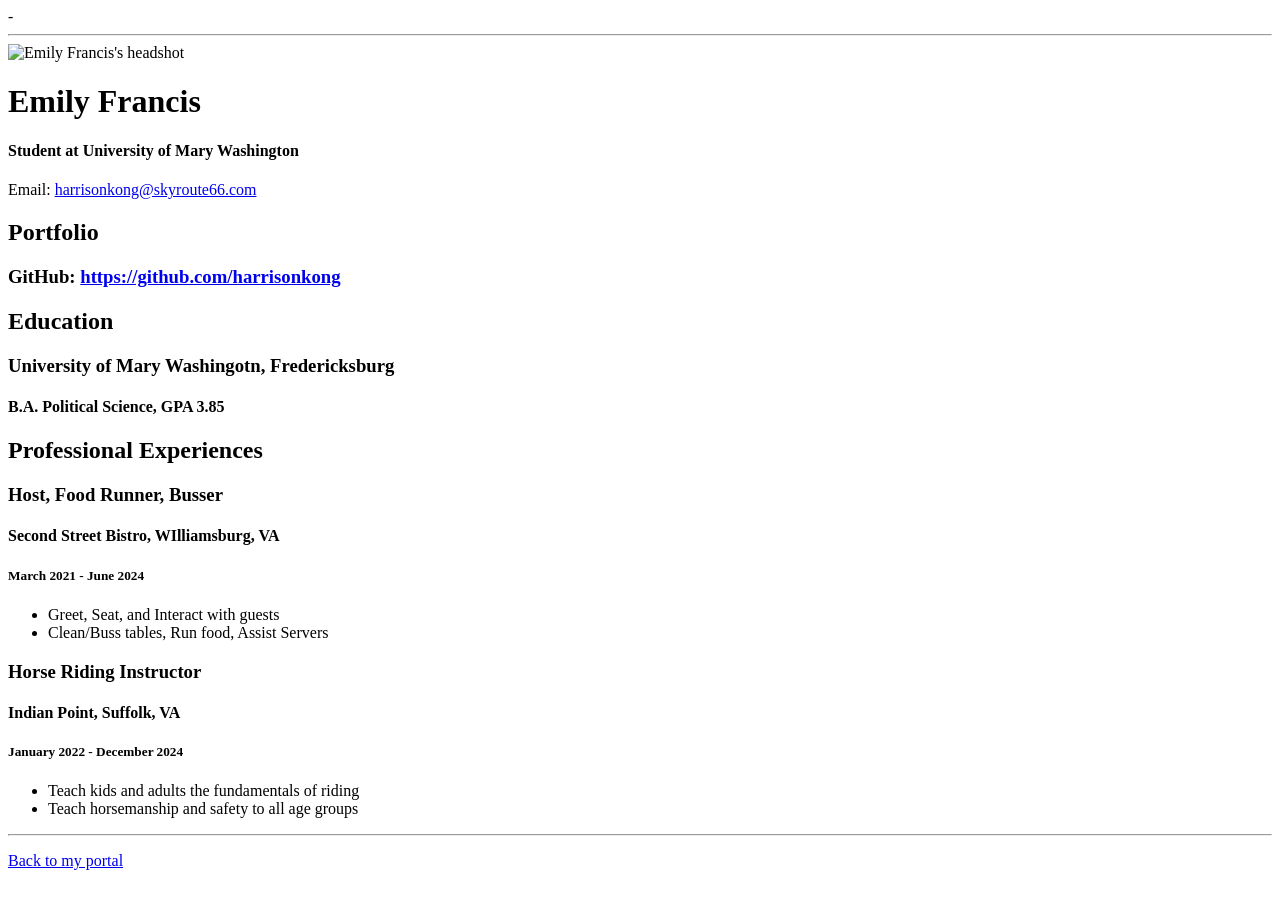
==== resume.html @ e5f0472a "Add files via upload" ====
<!doctype html>

<!-- this is a comment for human! -->

<html lang="en">

  <header>
    <title>Emily Francis's Resume</title>
    <link rel="stylesheet" href="css/master.css">
    <link rel="faviconicon" href="favicon.ico" type="image/x-icon">
    <link rel="shortcut" href="favicon.ico" type="image/x-icom">
    -<meta name="viewport" content="width=device width, initial scale=1, shrink to fit=no">
    <meta name="name" content="Emily Francis's Portal">
    <meta name="robots" content="noindex, nofollow">
  </header>

  <body>
    <hr>

    <img src="images/headshot.jpg" alt="Emily Francis's headshot" width="20%">

    <h1>Emily Francis</h1>
    <h4>Student at University of Mary Washington</h4>

    <p>Email: <a href="mailto:efrancis@mail.umw.edu" target="_blank">harrisonkong@skyroute66.com</a></p>
    <!-- don't post physical address, personal phone number or other personal information on the web! -->

    <h2>Portfolio</h2>
      <h3>GitHub: <a href="https://github.com/emilyafrancis" target="_blank">https://github.com/harrisonkong</a></h3>

    <h2>Education</h2>

    <h3>University of Mary Washingotn, Fredericksburg</h3>
    <h4>B.A. Political Science, GPA 3.85</h4>

    <h2>Professional Experiences</h2>

    <h3>Host, Food Runner, Busser</h3>
    <h4>Second Street Bistro, WIlliamsburg, VA</h4>
    <h5>March 2021 - June 2024</h5>
      <ul>
        <li>Greet, Seat, and Interact with guests</li>
        <li>Clean/Buss tables, Run food, Assist Servers</li>
      </ul>

    <h3>Horse Riding Instructor</h3>
    <h4>Indian Point, Suffolk, VA</h4>
    <h5>January 2022 - December 2024</h5>
      <ul>
        <li>Teach kids and adults the fundamentals of riding</li>
        <li>Teach horsemanship and safety to all age groups</li>
      </ul>
  </body>

  <footer>
  <hr>
  <p><a href="index.html">Back to my portal</a><p>
  </footer>

</html>
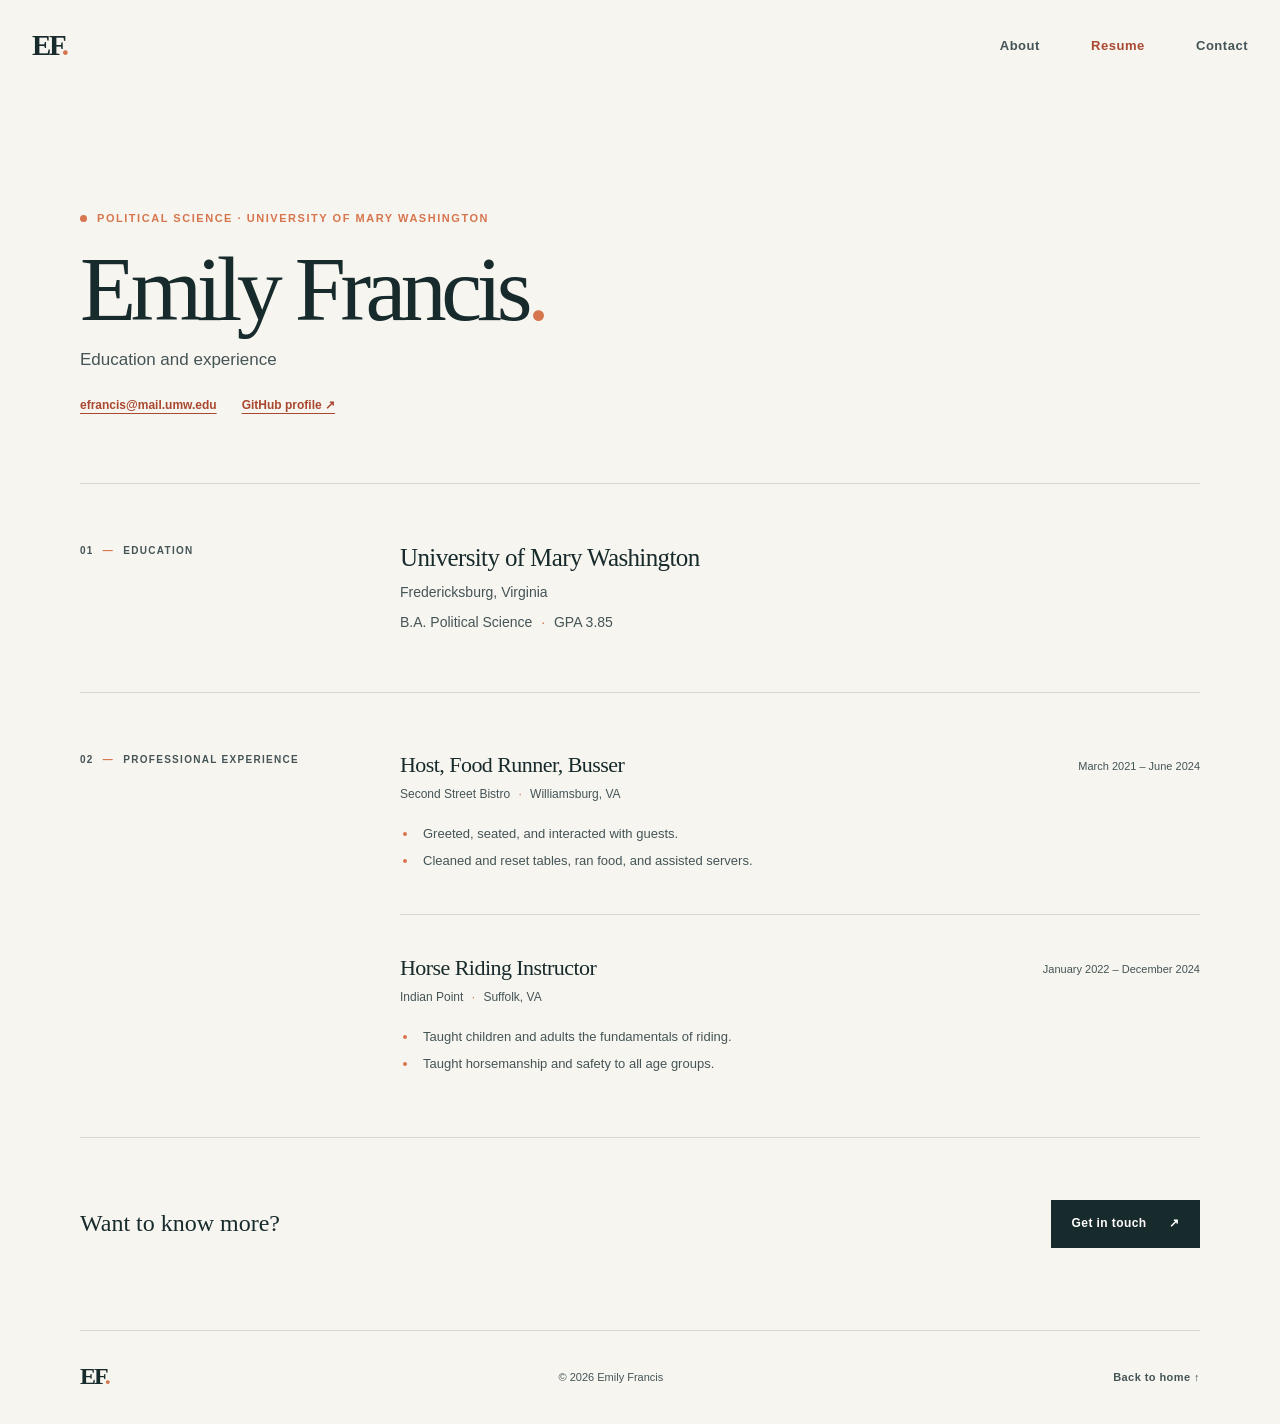
==== commit 0880ca52: "Redesign personal portfolio Co-authored-by: Copilot App <223556219+Copilot@users.noreply.github.com>" ====
--- a/resume.html
+++ b/resume.html
@@ -1,60 +1,86 @@
 <!doctype html>
+<html lang="en">
+  <head>
+    <meta charset="utf-8">
+    <meta name="viewport" content="width=device-width, initial-scale=1">
+    <meta name="description" content="Education and professional experience for Emily Francis.">
+    <title>Resume | Emily Francis</title>
+    <link rel="stylesheet" href="css/master.css">
+  </head>
+  <body>
+    <a class="skip-link" href="#main">Skip to content</a>
+    <header class="site-header">
+      <a class="wordmark" href="index.html" aria-label="Emily Francis, home">EF<span>.</span></a>
+      <nav class="site-nav" aria-label="Main navigation">
+        <a href="index.html#about">About</a>
+        <a href="resume.html" aria-current="page">Resume</a>
+        <a href="mailto:efrancis@mail.umw.edu">Contact</a>
+      </nav>
+    </header>
 
-<!-- this is a comment for human! -->
+    <main id="main" class="resume-main page-width">
+      <section class="resume-heading" aria-labelledby="resume-title">
+        <p class="eyebrow"><span class="eyebrow-mark" aria-hidden="true"></span> Political Science · University of Mary Washington</p>
+        <h1 id="resume-title">Emily Francis<span>.</span></h1>
+        <p class="resume-lead">Education and experience</p>
+        <div class="resume-links">
+          <a href="mailto:efrancis@mail.umw.edu">efrancis@mail.umw.edu</a>
+          <a href="https://github.com/emilyafrancis" target="_blank" rel="noreferrer">GitHub profile ↗</a>
+        </div>
+      </section>
 
-<html lang="en">
+      <section class="resume-section" aria-labelledby="education-title">
+        <div class="section-index">01 <span>—</span> Education</div>
+        <div class="resume-details">
+          <h2 id="education-title">University of Mary Washington</h2>
+          <p class="resume-meta">Fredericksburg, Virginia</p>
+          <p>B.A. Political Science <span class="detail-separator">·</span> GPA 3.85</p>
+        </div>
+      </section>
 
-  <header>
-    <title>Emily Francis's Resume</title>
-    <link rel="stylesheet" href="css/master.css">
-    <link rel="faviconicon" href="favicon.ico" type="image/x-icon">
-    <link rel="shortcut" href="favicon.ico" type="image/x-icom">
-    -<meta name="viewport" content="width=device width, initial scale=1, shrink to fit=no">
-    <meta name="name" content="Emily Francis's Portal">
-    <meta name="robots" content="noindex, nofollow">
-  </header>
+      <section class="resume-section" aria-labelledby="experience-title">
+        <div class="section-index">02 <span>—</span> Professional experience</div>
+        <div class="resume-details">
+          <h2 class="visually-hidden" id="experience-title">Professional experience</h2>
+          <article class="experience-item">
+            <div class="experience-topline">
+              <div>
+                <h3>Host, Food Runner, Busser</h3>
+                <p class="resume-meta">Second Street Bistro <span class="detail-separator">·</span> Williamsburg, VA</p>
+              </div>
+              <p class="experience-date">March 2021 – June 2024</p>
+            </div>
+            <ul>
+              <li>Greeted, seated, and interacted with guests.</li>
+              <li>Cleaned and reset tables, ran food, and assisted servers.</li>
+            </ul>
+          </article>
+          <article class="experience-item">
+            <div class="experience-topline">
+              <div>
+                <h3>Horse Riding Instructor</h3>
+                <p class="resume-meta">Indian Point <span class="detail-separator">·</span> Suffolk, VA</p>
+              </div>
+              <p class="experience-date">January 2022 – December 2024</p>
+            </div>
+            <ul>
+              <li>Taught children and adults the fundamentals of riding.</li>
+              <li>Taught horsemanship and safety to all age groups.</li>
+            </ul>
+          </article>
+        </div>
+      </section>
 
-  <body>
-    <hr>
+      <section class="resume-cta" aria-label="Contact Emily">
+        <p>Want to know more?</p>
+        <a class="button button-dark" href="mailto:efrancis@mail.umw.edu">Get in touch <span aria-hidden="true">↗</span></a>
+      </section>
+    </main>
 
-    <img src="images/headshot.jpg" alt="Emily Francis's headshot" width="20%">
-
-    <h1>Emily Francis</h1>
-    <h4>Student at University of Mary Washington</h4>
-
-    <p>Email: <a href="mailto:efrancis@mail.umw.edu" target="_blank">harrisonkong@skyroute66.com</a></p>
-    <!-- don't post physical address, personal phone number or other personal information on the web! -->
-
-    <h2>Portfolio</h2>
-      <h3>GitHub: <a href="https://github.com/emilyafrancis" target="_blank">https://github.com/harrisonkong</a></h3>
-
-    <h2>Education</h2>
-
-    <h3>University of Mary Washingotn, Fredericksburg</h3>
-    <h4>B.A. Political Science, GPA 3.85</h4>
-
-    <h2>Professional Experiences</h2>
-
-    <h3>Host, Food Runner, Busser</h3>
-    <h4>Second Street Bistro, WIlliamsburg, VA</h4>
-    <h5>March 2021 - June 2024</h5>
-      <ul>
-        <li>Greet, Seat, and Interact with guests</li>
-        <li>Clean/Buss tables, Run food, Assist Servers</li>
-      </ul>
-
-    <h3>Horse Riding Instructor</h3>
-    <h4>Indian Point, Suffolk, VA</h4>
-    <h5>January 2022 - December 2024</h5>
-      <ul>
-        <li>Teach kids and adults the fundamentals of riding</li>
-        <li>Teach horsemanship and safety to all age groups</li>
-      </ul>
+    <footer class="site-footer page-width">
+      <a class="wordmark footer-wordmark" href="index.html">EF<span>.</span></a>
+      <p>© 2026 Emily Francis</p>
+      <a class="footer-top" href="index.html">Back to home ↑</a>
+    </footer>
   </body>
-
-  <footer>
-  <hr>
-  <p><a href="index.html">Back to my portal</a><p>
-  </footer>
-
 </html>
--- a/css/master.css
+++ b/css/master.css
@@ -0,0 +1,315 @@
+:root {
+  color-scheme: light;
+  --ink: #172a2c;
+  --ink-soft: #445457;
+  --paper: #f7f5ef;
+  --paper-deep: #ebe8de;
+  --white: #fffefa;
+  --accent: #d6754e;
+  --accent-deep: #a94830;
+  --line: #d9d7ce;
+  --serif: Georgia, "Times New Roman", serif;
+  --sans: "Avenir Next", Avenir, "Segoe UI", sans-serif;
+}
+
+* { box-sizing: border-box; }
+html { scroll-behavior: smooth; }
+body {
+  margin: 0;
+  background: var(--paper);
+  color: var(--ink);
+  font-family: var(--sans);
+  font-size: 16px;
+  line-height: 1.65;
+  -webkit-font-smoothing: antialiased;
+}
+a { color: inherit; }
+a:focus-visible {
+  outline: 3px solid var(--accent-deep);
+  outline-offset: 5px;
+  border-radius: 2px;
+}
+::selection { color: var(--white); background: var(--accent-deep); }
+.page-width { width: min(1120px, calc(100% - 64px)); margin-inline: auto; }
+.visually-hidden {
+  position: absolute;
+  width: 1px;
+  height: 1px;
+  padding: 0;
+  margin: -1px;
+  overflow: hidden;
+  clip: rect(0, 0, 0, 0);
+  white-space: nowrap;
+  border: 0;
+}
+.skip-link {
+  position: absolute;
+  z-index: 10;
+  top: 12px;
+  left: 12px;
+  transform: translateY(-160%);
+  padding: 10px 16px;
+  background: var(--white);
+  color: var(--ink);
+  font-weight: 700;
+}
+.skip-link:focus { transform: translateY(0); }
+.site-header {
+  width: min(1280px, calc(100% - 64px));
+  height: 92px;
+  margin: auto;
+  display: flex;
+  align-items: center;
+  justify-content: space-between;
+}
+.wordmark {
+  text-decoration: none;
+  font-family: var(--serif);
+  font-size: 29px;
+  font-weight: 700;
+  letter-spacing: -.08em;
+}
+.wordmark span, .resume-heading h1 span { color: var(--accent); }
+.site-nav { display: flex; gap: clamp(24px, 4vw, 52px); align-items: center; }
+.site-nav a, .footer-top {
+  color: var(--ink-soft);
+  font-size: 13px;
+  font-weight: 650;
+  letter-spacing: .04em;
+  text-decoration: none;
+  transition: color .18s ease;
+}
+.site-nav a:hover, .footer-top:hover { color: var(--accent-deep); }
+.site-nav a[aria-current="page"] { color: var(--accent-deep); }
+.hero {
+  min-height: 590px;
+  position: relative;
+  isolation: isolate;
+  overflow: hidden;
+  display: flex;
+  align-items: center;
+  justify-content: space-between;
+  padding: clamp(56px, 9vw, 112px);
+  background: var(--ink);
+  color: var(--white);
+}
+.hero-copy { position: relative; z-index: 2; max-width: 620px; }
+.eyebrow {
+  display: flex;
+  align-items: center;
+  gap: 10px;
+  margin: 0 0 25px;
+  color: var(--accent);
+  font-size: 11px;
+  font-weight: 750;
+  letter-spacing: .14em;
+  line-height: 1.5;
+  text-transform: uppercase;
+}
+.eyebrow-mark {
+  display: inline-block;
+  width: 7px;
+  height: 7px;
+  flex: 0 0 7px;
+  border-radius: 50%;
+  background: var(--accent);
+}
+.hero h1, .resume-heading h1 {
+  margin: 0;
+  font-family: var(--serif);
+  font-size: clamp(70px, 10.3vw, 132px);
+  font-weight: 400;
+  letter-spacing: -.07em;
+  line-height: .87;
+}
+.hero h1 span { color: #e7a27e; }
+.hero-summary { max-width: 410px; margin: 30px 0 0; color: #c4cfcc; font-size: 17px; }
+.hero-actions { display: flex; align-items: center; gap: 28px; margin-top: 37px; }
+.button {
+  min-height: 48px;
+  display: inline-flex;
+  align-items: center;
+  justify-content: center;
+  gap: 22px;
+  padding: 0 20px;
+  border: 1px solid transparent;
+  font-size: 12px;
+  font-weight: 750;
+  letter-spacing: .035em;
+  text-decoration: none;
+  transition: background-color .18s ease, color .18s ease, transform .18s ease;
+}
+.button:hover { transform: translateY(-2px); }
+.button-light { background: var(--white); color: var(--ink); }
+.button-light:hover { background: #e7a27e; }
+.button-dark { background: var(--ink); color: var(--white); }
+.button-dark:hover { background: var(--accent-deep); }
+.text-link { font-size: 12px; font-weight: 700; text-underline-offset: 5px; }
+.text-link-light { color: var(--white); }
+.hero-aside {
+  position: relative;
+  z-index: 2;
+  align-self: flex-end;
+  display: flex;
+  flex-direction: column;
+  min-width: 180px;
+  margin: 0 0 10px 35px;
+}
+.hero-aside-label, .hero-aside-note { color: #aab8b4; font-size: 11px; letter-spacing: .07em; }
+.hero-aside-place { margin: 8px 0 20px; font-family: var(--serif); font-size: 22px; line-height: 1.24; }
+.hero-aside-rule { width: 100%; height: 1px; margin-bottom: 15px; background: #52615f; }
+.hero-orbit {
+  position: absolute;
+  z-index: 1;
+  width: 450px;
+  height: 450px;
+  border: 1px solid rgb(255 255 255 / 9%);
+  border-radius: 50%;
+  pointer-events: none;
+}
+.hero-orbit-one { right: 7%; top: -19%; }
+.hero-orbit-two { right: -9%; top: -5%; width: 610px; height: 610px; border-color: rgb(255 255 255 / 6%); }
+.intro-section, .contact-section {
+  display: grid;
+  grid-template-columns: minmax(160px, .7fr) 2fr;
+  gap: 40px;
+  padding-block: 104px;
+  border-bottom: 1px solid var(--line);
+}
+.section-index { color: var(--ink-soft); font-size: 10px; font-weight: 750; letter-spacing: .13em; line-height: 1.7; text-transform: uppercase; }
+.section-index span { margin-inline: 5px; color: var(--accent); }
+.intro-content { max-width: 700px; }
+.intro-content h2, .contact-content h2 {
+  max-width: 670px;
+  margin: -11px 0 22px;
+  font-family: var(--serif);
+  font-size: clamp(36px, 5vw, 58px);
+  font-weight: 400;
+  letter-spacing: -.045em;
+  line-height: 1.08;
+}
+.intro-content p, .contact-content p { max-width: 555px; margin: 0; color: var(--ink-soft); font-size: 15px; }
+.highlights { display: grid; grid-template-columns: 1fr 1fr; gap: 18px; padding-block: 32px 100px; }
+.feature-card {
+  min-height: 290px;
+  display: flex;
+  flex-direction: column;
+  align-items: flex-start;
+  padding: 30px 34px;
+  text-decoration: none;
+  transition: transform .2s ease, box-shadow .2s ease;
+}
+.feature-card:hover { transform: translateY(-4px); box-shadow: 0 14px 32px rgb(23 42 44 / 9%); }
+.feature-card-resume { background: var(--paper-deep); }
+.feature-card-github { background: #e6ece8; }
+.card-number { color: var(--ink-soft); font-size: 10px; font-weight: 750; letter-spacing: .12em; }
+.card-title { margin: auto 0; font-family: var(--serif); font-size: clamp(34px, 4vw, 48px); letter-spacing: -.04em; line-height: 1.02; }
+.card-bottom {
+  width: 100%;
+  display: flex;
+  justify-content: space-between;
+  padding-top: 16px;
+  border-top: 1px solid rgb(23 42 44 / 20%);
+  font-size: 12px;
+  font-weight: 700;
+}
+.card-bottom span { color: var(--accent-deep); font-size: 16px; }
+.contact-section { position: relative; padding-top: 92px; padding-bottom: 95px; border-top: 1px solid var(--line); border-bottom: 0; }
+.contact-content h2 { margin-top: -13px; }
+.contact-content p { margin-bottom: 25px; }
+.contact-spark { position: absolute; top: 72px; right: 10%; color: var(--accent); font-size: 60px; }
+.site-footer {
+  min-height: 94px;
+  display: flex;
+  align-items: center;
+  justify-content: space-between;
+  border-top: 1px solid var(--line);
+}
+.site-footer p { color: var(--ink-soft); font-size: 11px; }
+.footer-wordmark { font-size: 24px; }
+.footer-top { font-size: 11px; }
+.resume-main { padding-top: 66px; }
+.resume-heading { padding: 52px 0 68px; border-bottom: 1px solid var(--line); }
+.resume-heading .eyebrow { margin-bottom: 22px; }
+.resume-heading h1 { font-size: clamp(56px, 8vw, 92px); letter-spacing: -.06em; }
+.resume-lead { margin: 17px 0 22px; color: var(--ink-soft); font-size: 17px; }
+.resume-links { display: flex; flex-wrap: wrap; gap: 10px 25px; }
+.resume-links a { color: var(--accent-deep); font-size: 12px; font-weight: 700; text-underline-offset: 4px; }
+.resume-section {
+  display: grid;
+  grid-template-columns: minmax(160px, .7fr) 2fr;
+  gap: 40px;
+  padding-block: 58px;
+  border-bottom: 1px solid var(--line);
+}
+.resume-details h2, .experience-topline h3 {
+  margin: 0 0 4px;
+  font-family: var(--serif);
+  font-size: 25px;
+  font-weight: 400;
+  letter-spacing: -.025em;
+  line-height: 1.25;
+}
+.resume-details > p { margin: 7px 0 0; color: var(--ink-soft); font-size: 14px; }
+.resume-meta { color: var(--ink-soft); font-size: 12px; }
+.detail-separator { padding-inline: 5px; color: var(--accent); }
+.experience-item + .experience-item { margin-top: 43px; padding-top: 39px; border-top: 1px solid var(--line); }
+.experience-topline { display: flex; align-items: flex-start; justify-content: space-between; gap: 25px; }
+.experience-topline h3 { font-size: 22px; }
+.experience-topline .resume-meta { margin: 7px 0 0; }
+.experience-date { flex: 0 0 auto; margin: 6px 0 0; color: var(--ink-soft); font-size: 11px; }
+.experience-item ul { margin: 18px 0 0; padding-left: 18px; color: var(--ink-soft); font-size: 13px; }
+.experience-item li { padding-left: 5px; margin-block: 5px; }
+.experience-item li::marker { color: var(--accent); }
+.resume-cta { display: flex; align-items: center; justify-content: space-between; gap: 20px; padding-block: 42px 62px; }
+.resume-cta p { font-family: var(--serif); font-size: 24px; }
+
+@media (max-width: 760px) {
+  .page-width { width: min(100% - 40px, 600px); }
+  .site-header { width: calc(100% - 40px); height: 76px; }
+  .hero { min-height: 610px; align-items: flex-start; flex-direction: column; justify-content: center; padding: 52px 34px; }
+  .hero h1 { font-size: clamp(72px, 17vw, 118px); }
+  .hero-summary { max-width: 360px; font-size: 15px; }
+  .hero-aside { align-self: flex-start; min-width: 0; margin: 38px 0 0; }
+  .hero-aside-place { margin-bottom: 12px; font-size: 18px; }
+  .hero-aside-rule { width: 150px; margin-bottom: 10px; }
+  .hero-aside-note { font-size: 10px; }
+  .hero-orbit-one { right: -54%; top: -13%; }
+  .hero-orbit-two { right: -85%; top: 3%; }
+  .intro-section, .contact-section, .resume-section { grid-template-columns: 1fr; gap: 23px; padding-block: 65px; }
+  .intro-content h2 { margin-top: 0; }
+  .highlights { gap: 12px; padding-block: 22px 65px; }
+  .feature-card { min-height: 245px; padding: 24px; }
+  .card-title { font-size: clamp(28px, 6vw, 40px); }
+  .contact-content h2 { margin-top: 0; }
+  .contact-spark { top: 53px; right: 8%; font-size: 42px; }
+  .resume-main { padding-top: 30px; }
+  .resume-heading { padding-block: 38px 48px; }
+  .resume-section { gap: 19px; padding-block: 40px; }
+  .experience-topline { flex-direction: column; gap: 5px; }
+  .experience-date { margin-top: 0; }
+}
+
+@media (max-width: 440px) {
+  .page-width { width: calc(100% - 32px); }
+  .site-header { width: calc(100% - 32px); height: 70px; }
+  .site-nav { gap: 17px; }
+  .site-nav a { font-size: 11px; }
+  .hero { min-height: 580px; padding-inline: 25px; }
+  .eyebrow { font-size: 9px; letter-spacing: .1em; }
+  .hero-actions { align-items: flex-start; flex-direction: column; gap: 20px; }
+  .highlights { grid-template-columns: 1fr; }
+  .feature-card { min-height: 220px; }
+  .site-footer { min-height: 82px; }
+  .site-footer p, .footer-top { font-size: 9px; }
+  .resume-heading h1 { font-size: 55px; }
+}
+
+@media (prefers-reduced-motion: reduce) {
+  *, *::before, *::after {
+    scroll-behavior: auto !important;
+    transition-duration: .01ms !important;
+    animation-duration: .01ms !important;
+    animation-iteration-count: 1 !important;
+  }
+}
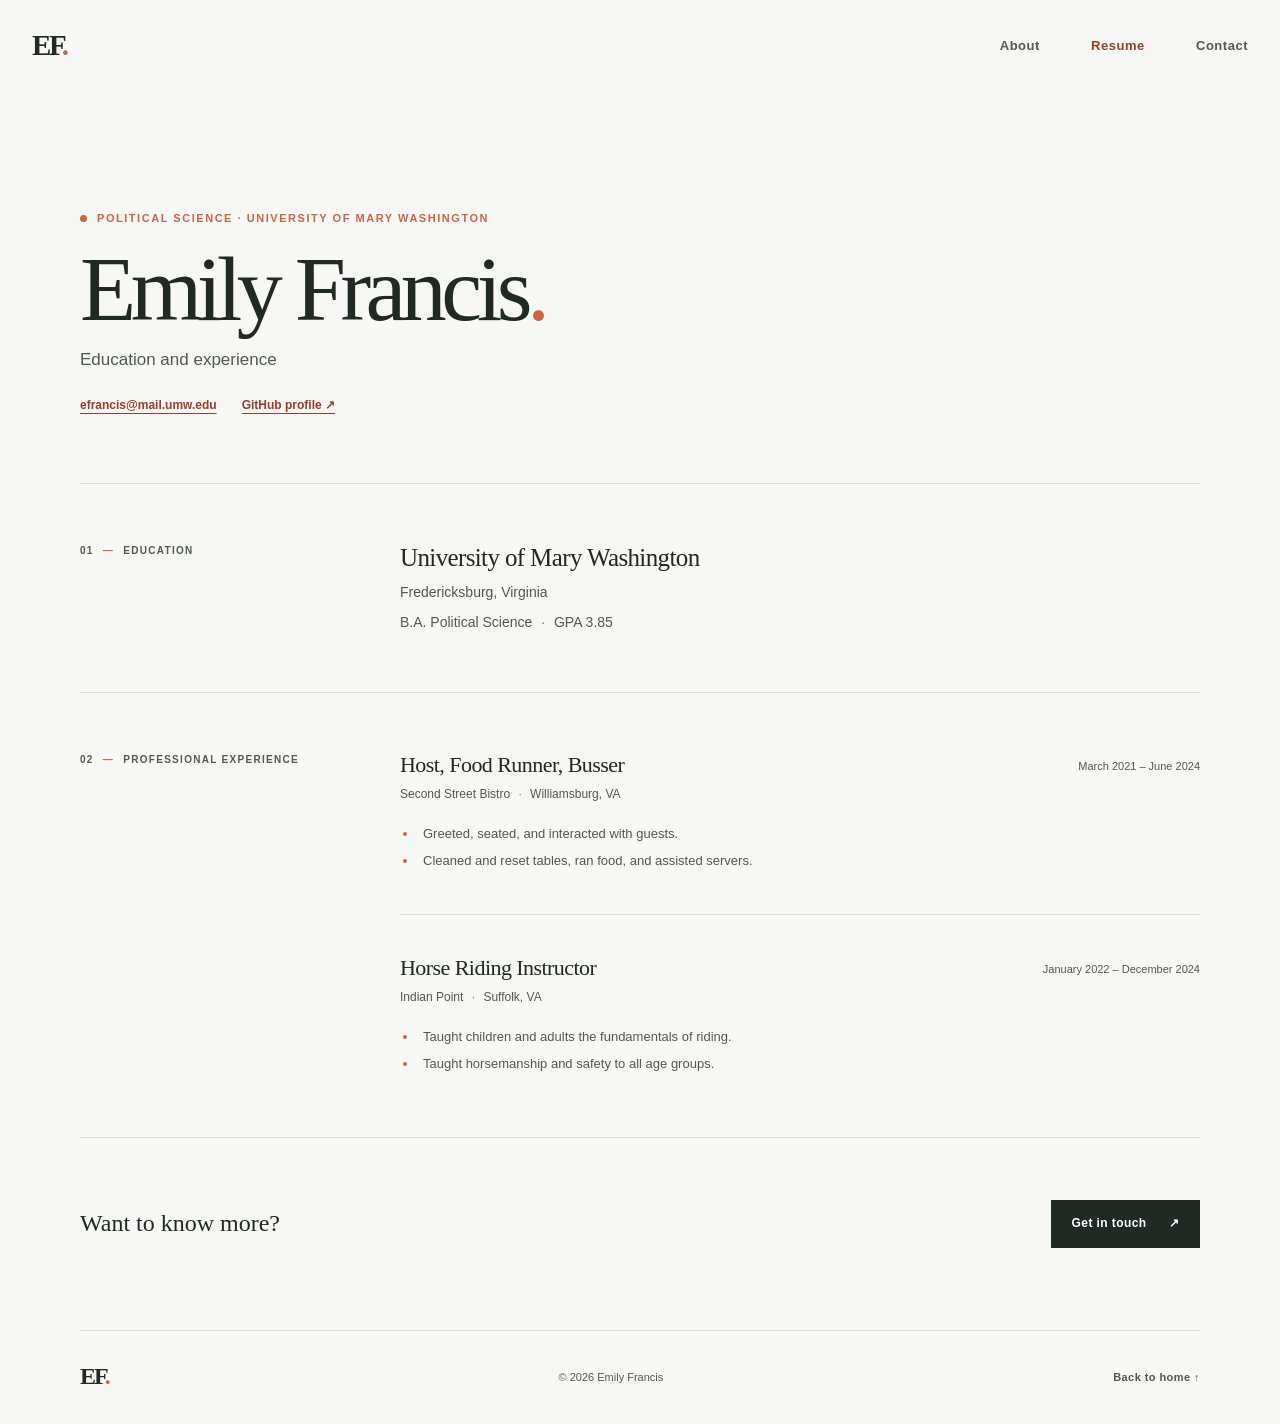
==== commit 341c5509: "Use a neutral portfolio palette Co-authored-by: Copilot App <223556219+Copilot@users.noreply.github." ====
--- a/resume.html
+++ b/resume.html
@@ -5,7 +5,7 @@
     <meta name="viewport" content="width=device-width, initial-scale=1">
     <meta name="description" content="Education and professional experience for Emily Francis.">
     <title>Resume | Emily Francis</title>
-    <link rel="stylesheet" href="css/master.css">
+    <link rel="stylesheet" href="css/master.css?v=2">
   </head>
   <body>
     <a class="skip-link" href="#main">Skip to content</a>
--- a/css/master.css
+++ b/css/master.css
@@ -1,13 +1,13 @@
 :root {
   color-scheme: light;
-  --ink: #172a2c;
-  --ink-soft: #445457;
-  --paper: #f7f5ef;
-  --paper-deep: #ebe8de;
-  --white: #fffefa;
-  --accent: #d6754e;
-  --accent-deep: #a94830;
-  --line: #d9d7ce;
+  --ink: #202923;
+  --ink-soft: #505a53;
+  --paper: #f7f8f6;
+  --paper-deep: #e9ede9;
+  --white: #ffffff;
+  --accent: #cb6542;
+  --accent-deep: #963f28;
+  --line: #d8ded8;
   --serif: Georgia, "Times New Roman", serif;
   --sans: "Avenir Next", Avenir, "Segoe UI", sans-serif;
 }
